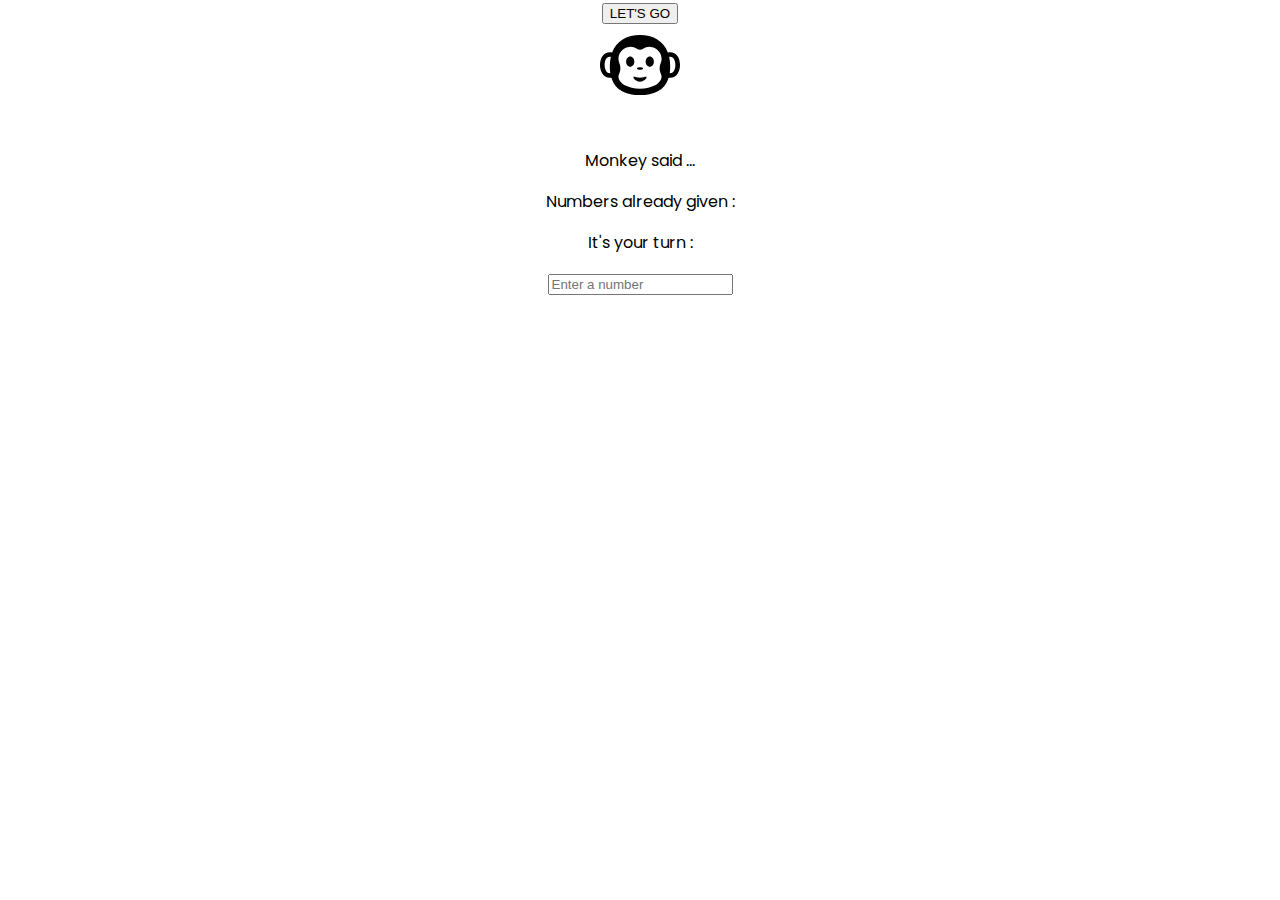
==== levelone.html @ 3fdd3903 "day1 update" ====
<!DOCTYPE html>
<html>
  <head>
    <link rel="stylesheet" href="./css/levelone.css" />
    <script type="module" src="./index.js"></script>
  </head>
  <body>
    <div>
      <button id="gogo">LET'S GO</button>
    </div>
    <div>
      <img src="./css/img/noun_monkey_3063330.svg" />
      <p>Monkey said ...</p>
      <p id="reponse"></p>
    </div>

    <div>
      <p id="array">Numbers already given :</p>
    </div>

    <div >
      <section id="response">
        <p>It's your turn :</p>
        <input type="number" id="input" placeholder="Enter a number" />
      </section>
    </div>
  </body>
</html>
---- css/levelone.css ----
/* level one */
@import url("https://fonts.googleapis.com/css2?family=Alex+Brush&display=swap");
@import url("https://fonts.googleapis.com/css2?family=Abril+Fatface&display=swap");
@import url("https://fonts.googleapis.com/css2?family=Poppins:ital,wght@0,100;0,200;0,300;0,400;0,500;0,600;0,700;0,800;0,900;1,100;1,200;1,300;1,400;1,500;1,600;1,700;1,800;1,900&display=swap");

body {
  background-color: rgb(255, 255, 255);
  text-align: center;
  padding: 0;
  margin: 0;
  box-sizing: border-box;
  font-family: "poppins";
}

img {
    width: 80px;
  }

.response{
    margin: 30px;
}

.response input{
    border: solid 1px;
    height: 20px;
}

#go{
    width: 40px;
    margin: 30px;
    border: solid 1px;
}
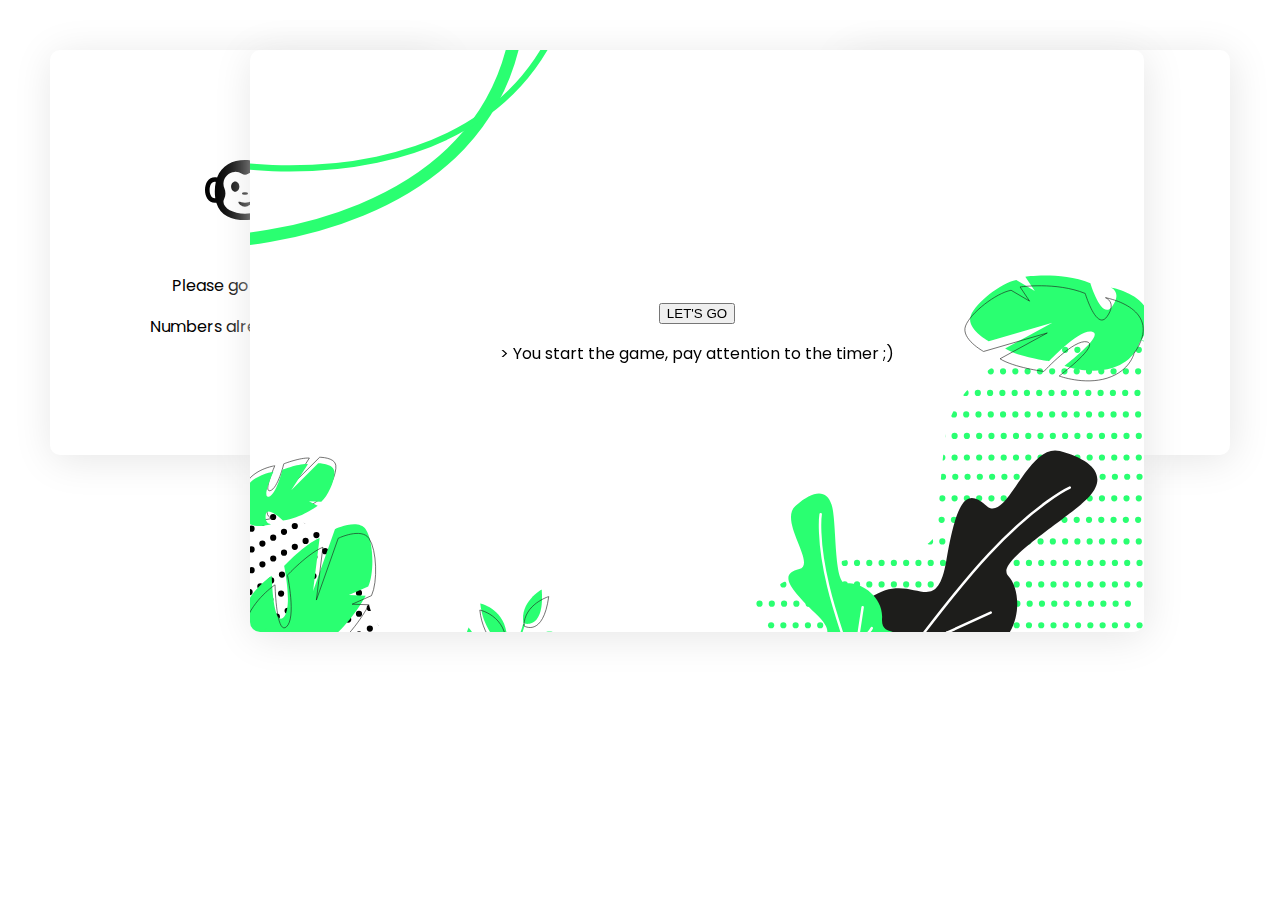
==== commit 0a15b27f: "update mer" ====
--- a/levelone.html
+++ b/levelone.html
@@ -4,25 +4,49 @@
     <link rel="stylesheet" href="./css/levelone.css" />
     <script type="module" src="./index.js"></script>
   </head>
-  <body>
-    <div>
-      <button id="gogo">LET'S GO</button>
-    </div>
-    <div>
-      <img src="./css/img/noun_monkey_3063330.svg" />
-      <p>Monkey said ...</p>
-      <p id="reponse"></p>
-    </div>
 
-    <div>
-      <p id="array">Numbers already given :</p>
-    </div>
+  <body id="body">
+    <section id="gameover" class="gameover hidden">
+      <div>
+        <p>GAME OVER</p>
+        <p><a href="./levelone.html"> > wanna try again? yes please ! </a></p>
+        <p>
+          <a href="./index.html"
+            >> no, this game is stupid !(said the sore loser)</a
+          >
+        </p>
+      </div>
+    </section>
 
-    <div >
-      <section id="response">
-        <p>It's your turn :</p>
-        <input type="number" id="input" placeholder="Enter a number" />
-      </section>
-    </div>
+    <section id="yourturn" class="gameover">
+      <div>
+        <button id="startgame">LET'S GO</button>
+        <p>> You start the game, pay attention to the timer ;)</p>
+      </div>
+    </section>
+
+    <section id="computer">
+      <div>
+        <img src="./css/img/noun_monkey_3063330.svg" />
+        <p id="monkeyblabla">Please go ahead :)</p>
+        <p id="reponse"></p>
+      </div>
+      <div>
+        <p id="array">Numbers already given :</p>
+      </div>
+    </section>
+
+    <section id="player">
+      <div id="field">
+        <section id="response">
+          <p id="whosturn">It's your turn :</p>
+          <input id="input" type="number" placeholder="Your number 1 > 10" />
+        </section>
+      </div>
+
+      <div>
+        <p>Time left :<span id="chrono">60</span></p>
+      </div>
+    </section>
   </body>
 </html>
--- a/css/levelone.css
+++ b/css/levelone.css
@@ -3,13 +3,36 @@
 @import url("https://fonts.googleapis.com/css2?family=Abril+Fatface&display=swap");
 @import url("https://fonts.googleapis.com/css2?family=Poppins:ital,wght@0,100;0,200;0,300;0,400;0,500;0,600;0,700;0,800;0,900;1,100;1,200;1,300;1,400;1,500;1,600;1,700;1,800;1,900&display=swap");
 
+/*html{
+  background-image: url("./img/fondforet.svg");
+  background-repeat: no-repeat;
+  background-size: cover;
+}*/
+
 body {
+  
   background-color: rgb(255, 255, 255);
   text-align: center;
-  padding: 0;
-  margin: 0;
   box-sizing: border-box;
   font-family: "poppins";
+  display: flex;
+  flex-flow: row wrap;
+  justify-content: space-between;
+  align-content: center;
+  margin: 50px;
+}
+
+
+#computer {
+  box-shadow: 2px 5px 40px  rgb(230, 230, 230);
+  padding: 100px;
+  border-radius: 10px;
+}
+
+#player{
+  box-shadow: 2px 5px 40px  rgb(230, 230, 230);
+  padding: 100px;
+  border-radius: 10px;
 }
 
 img {
@@ -29,4 +52,23 @@
     width: 40px;
     margin: 30px;
     border: solid 1px;
+}
+
+.gameover {
+  z-index: 3;
+  position: fixed;
+  margin-left: 200px;
+  background-color: rgb(255, 255, 255);
+  box-shadow: 2px 5px 40px  rgb(230, 230, 230);
+  padding: 250px;
+  border-radius: 10px;
+}
+
+.hidden{
+  visibility: hidden;}
+
+#yourturn{
+  background-image: url("./img/fondforet.svg");
+  background-repeat: no-repeat;
+  background-size: cover;
 }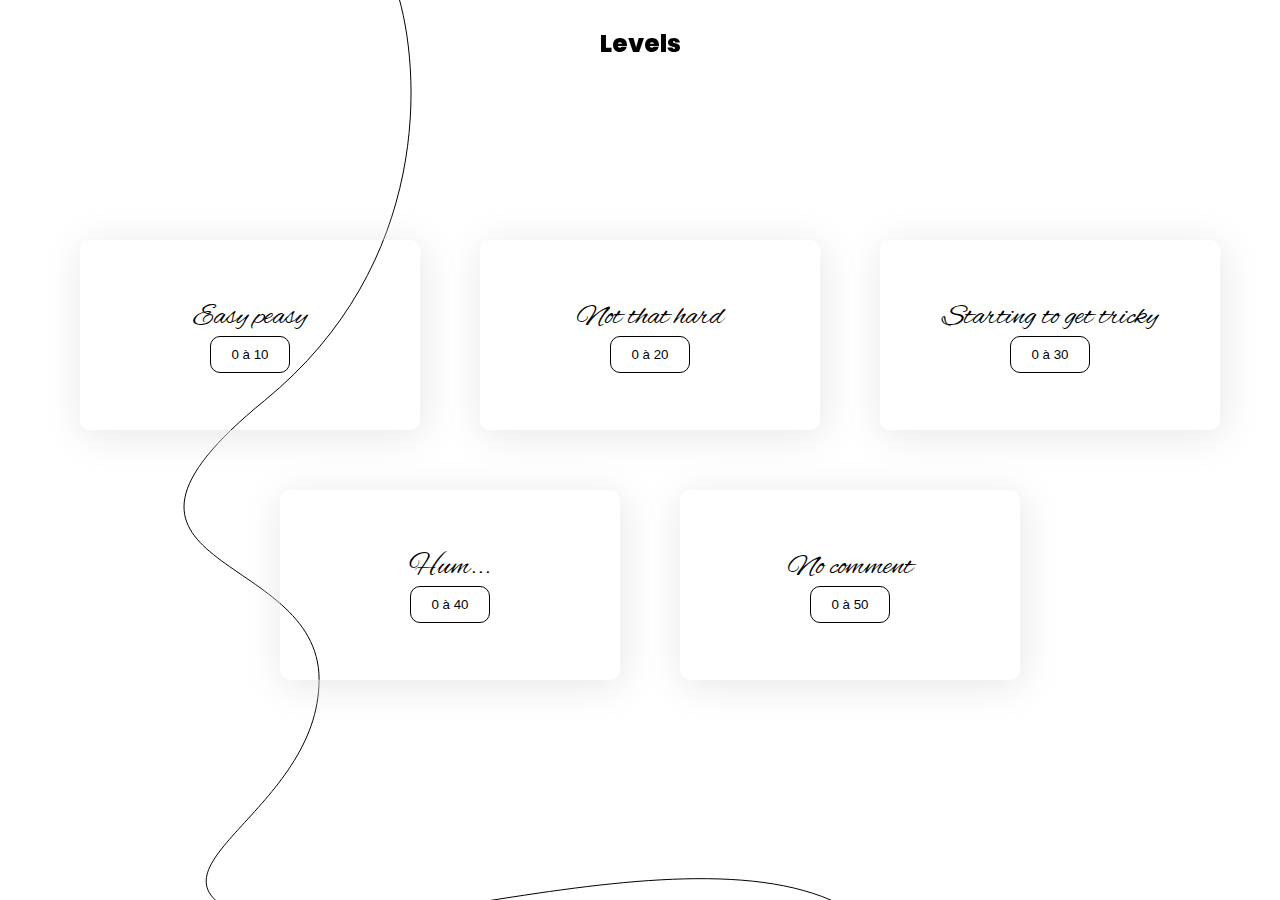
==== commit 754b04f8: "new update" ====
--- a/levelone.html
+++ b/levelone.html
@@ -18,21 +18,53 @@
       </div>
     </section>
 
-    <section id="yourturn" class="gameover">
+    <div id="niveau">
+      <p>Levels</p>
+    </div>
+    
+    <section id="yourturn">
+      <div class="boxes one">
+        <p>Easy peasy</p>
+        <button id="10" class="startgame">0 à 10</button>
+      </div>
+
+      <div class="boxes two">
+        <p>Not that hard</p>
+        <button id="20" class="startgame">0 à 20</button>
+      </div>
+
+      <div class="boxes three">
+        <p>Starting to get tricky</p>
+        <button id="30" class="startgame">0 à 30</button>
+      </div>
+
+      <div class="boxes">
+        <p>Hum...</p>
+        <button id="40" class="startgame">0 à 40</button>
+      </div>
+
+      <div class="boxes">
+        <p>No comment</p>
+        <button id="50" class="startgame">0 à 50</button>
+      </div>
+    </section>
+
+    <section id="win" class="gameover hidden">
       <div>
-        <button id="startgame">LET'S GO</button>
-        <p>> You start the game, pay attention to the timer ;)</p>
+        <p>YOU WON<br />> Next level ?</p>
+        <button>> Yes</button>
+        <button>> No</button>
       </div>
     </section>
 
     <section id="computer">
       <div>
-        <img src="./css/img/noun_monkey_3063330.svg" />
+        <!--<img src="./css/img/noun_monkey_3063330.svg" />-->
         <p id="monkeyblabla">Please go ahead :)</p>
         <p id="reponse"></p>
       </div>
       <div>
-        <p id="array">Numbers already given :</p>
+        <p id="array" class="hidden">Numbers already given :</p>
       </div>
     </section>
 
@@ -40,13 +72,16 @@
       <div id="field">
         <section id="response">
           <p id="whosturn">It's your turn :</p>
-          <input id="input" type="number" placeholder="Your number 1 > 10" />
+          <input id="input" type="number" placeholder="" />
+          <p id="warning" class="hidden">
+            Wrong input ! Chose a number between 1 and 10
+          </p>
         </section>
       </div>
+    </section>
 
-      <div>
-        <p>Time left :<span id="chrono">60</span></p>
-      </div>
-    </section>
+    <div id="timer">
+      <p>Time left :<span id="chrono">60</span></p>
+    </div>
   </body>
 </html>
--- a/css/levelone.css
+++ b/css/levelone.css
@@ -10,7 +10,9 @@
 }*/
 
 body {
-  
+  background-image: url("./img/Jungle.jpg");
+  background-repeat: no-repeat;
+  background-size: 100%;
   background-color: rgb(255, 255, 255);
   text-align: center;
   box-sizing: border-box;
@@ -19,12 +21,14 @@
   flex-flow: row wrap;
   justify-content: space-between;
   align-content: center;
-  margin: 50px;
+  margin: 0;
+
 }
 
 
 #computer {
   box-shadow: 2px 5px 40px  rgb(230, 230, 230);
+  background-color: white;
   padding: 100px;
   border-radius: 10px;
 }
@@ -33,6 +37,7 @@
   box-shadow: 2px 5px 40px  rgb(230, 230, 230);
   padding: 100px;
   border-radius: 10px;
+  background-color: white;
 }
 
 img {
@@ -57,18 +62,115 @@
 .gameover {
   z-index: 3;
   position: fixed;
-  margin-left: 200px;
+  top: 50%;
+  left: 50%;
+  transform: translate(-50%, -50%);
   background-color: rgb(255, 255, 255);
-  box-shadow: 2px 5px 40px  rgb(230, 230, 230);
+  box-shadow: 2px 5px 40px  #daf7da;
   padding: 250px;
   border-radius: 10px;
 }
 
 .hidden{
-  visibility: hidden;}
+  visibility: hidden;
+  opacity: 0;
+  transition: visibility 0s 1s, opacity 0.5s linear;
+}
 
 #yourturn{
-  background-image: url("./img/fondforet.svg");
+  z-index: 5;
+  width: 100vw;
+  height: 100vh;
+  background-color: white;
+  position: fixed;
+  margin: -10px;
+  display: flex;
+  flex-flow: row wrap;  
+  justify-content: center;
+  align-content: center;
+  padding: 20px;
+  background-image: url("./img/Vector.svg");
   background-repeat: no-repeat;
-  background-size: cover;
+
+}
+
+
+
+/* ------------------------------- LEVELS ----------------------- */
+
+#levels{
+  height: 100vh;
+}
+
+#levels a{
+  color: black;
+}
+
+#levels a:visited{
+  color: black;
+}
+
+#levels a:hover{
+  color: rgb(42, 255, 113);
+}
+
+.plus{
+font-size: 30px;
+text-align: start;
+padding-left: 40px;
+padding-top: 20px;
+}
+
+.boxes{
+  background-image: none;
+  padding: 20px;
+  box-shadow: 2px 5px 40px  rgb(230, 230, 230);
+  width: 300px;
+  height: 150px;
+  margin: 30px;
+  border-radius: 10px; 
+  display: flex;
+  flex-flow: column wrap;
+  justify-content: center;
+  align-items: center;
+}
+
+
+.boxes p {
+  font-family: "Alex Brush";
+  font-size: 30px;
+  margin: 0;
+}
+
+#timer {
+  position: fixed;
+  right: 30px;
+  transform: rotate(-4deg);
+  background-color: white;
+  top: 30px;
+  border-radius: 10px;
+  width: 200px;
+}
+
+.startgame{
+  padding: 10px 20px;
+  background-color: white;
+  border-radius: 10px;
+  border: solid black 0.5px;
+  width: fit-content;
+}
+
+.startgame:hover{
+  background-color: black;
+  color: white;
+}
+
+#niveau{
+  z-index: 7;
+  font-size: 25px;
+  font-weight: 800;
+  width: 100vw;
+  height: fit-content;
+  text-align: center;
+  margin: 0 auto;
 }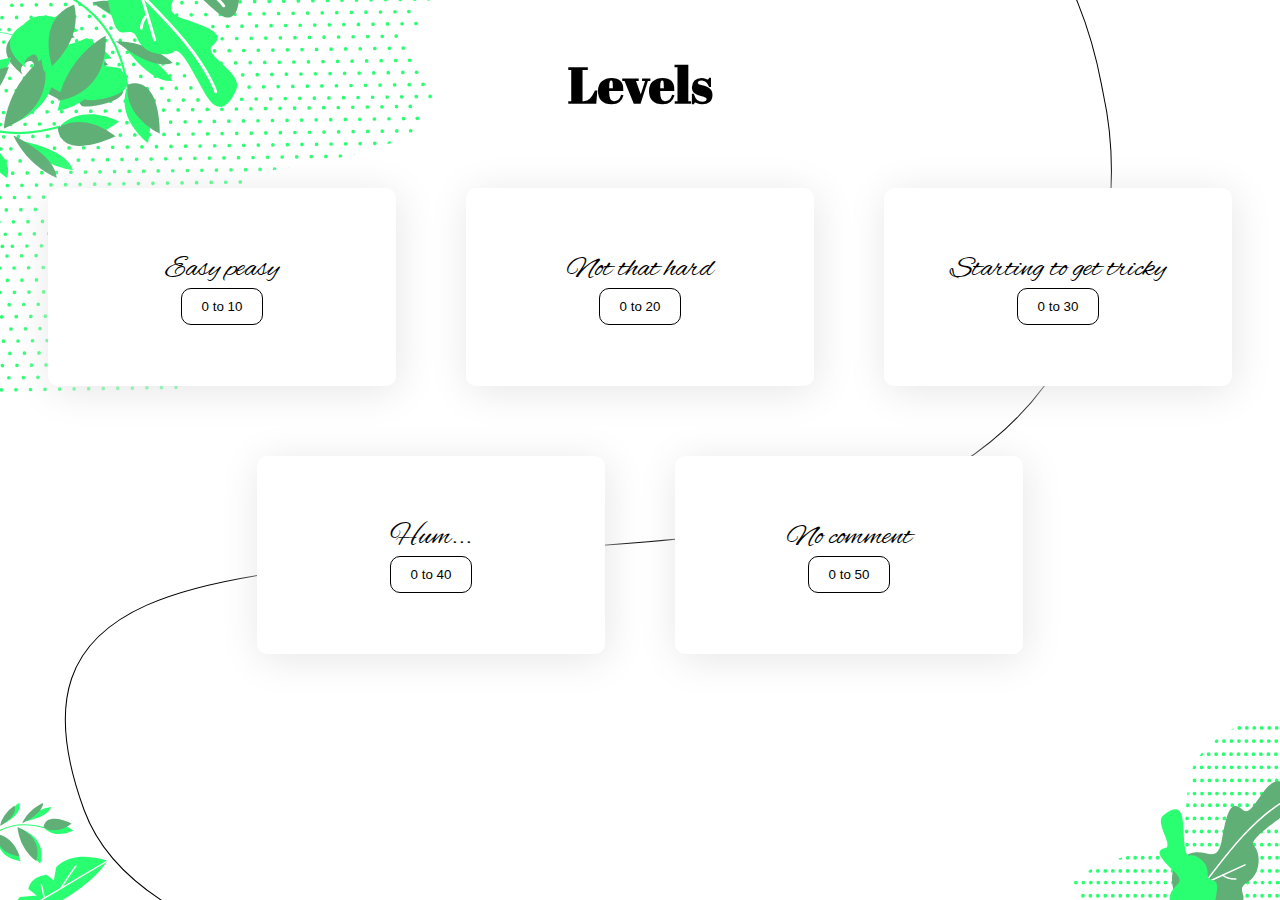
==== commit 6187dbd7: "update" ====
--- a/levelone.html
+++ b/levelone.html
@@ -6,48 +6,55 @@
   </head>
 
   <body id="body">
+    <!--______________________GAME OVER_____________________-->
+
     <section id="gameover" class="gameover hidden">
       <div>
         <p>GAME OVER</p>
         <p><a href="./levelone.html"> > wanna try again? yes please ! </a></p>
         <p>
-          <a href="./index.html"
-            >> no, this game is stupid !(said the sore loser)</a
+          <a href="./index.html">
+            > no, this game is stupid !(said the sore loser)</a
           >
         </p>
       </div>
     </section>
 
-    <div id="niveau">
-      <p>Levels</p>
-    </div>
-    
+    <!--______________________LEVELS_____________________-->
+
     <section id="yourturn">
-      <div class="boxes one">
-        <p>Easy peasy</p>
-        <button id="10" class="startgame">0 à 10</button>
+      <div id="niveau">
+        <p>Levels</p>
       </div>
+      <section id="interne">
+        <div class="boxes one">
+          <p>Easy peasy</p>
+          <button id="10" class="startgame">0 to 10</button>
+        </div>
 
-      <div class="boxes two">
-        <p>Not that hard</p>
-        <button id="20" class="startgame">0 à 20</button>
-      </div>
+        <div class="boxes two">
+          <p>Not that hard</p>
+          <button id="20" class="startgame">0 to 20</button>
+        </div>
 
-      <div class="boxes three">
-        <p>Starting to get tricky</p>
-        <button id="30" class="startgame">0 à 30</button>
-      </div>
+        <div class="boxes three">
+          <p>Starting to get tricky</p>
+          <button id="30" class="startgame">0 to 30</button>
+        </div>
 
-      <div class="boxes">
-        <p>Hum...</p>
-        <button id="40" class="startgame">0 à 40</button>
-      </div>
+        <div class="boxes for">
+          <p>Hum...</p>
+          <button id="40" class="startgame">0 to 40</button>
+        </div>
 
-      <div class="boxes">
-        <p>No comment</p>
-        <button id="50" class="startgame">0 à 50</button>
-      </div>
+        <div class="boxes five">
+          <p>No comment</p>
+          <button id="50" class="startgame">0 to 50</button>
+        </div>
+      </section>
     </section>
+
+    <!--______________________WIN_____________________-->
 
     <section id="win" class="gameover hidden">
       <div>
@@ -57,28 +64,30 @@
       </div>
     </section>
 
-    <section id="computer">
-      <div>
-        <!--<img src="./css/img/noun_monkey_3063330.svg" />-->
-        <p id="monkeyblabla">Please go ahead :)</p>
-        <p id="reponse"></p>
-      </div>
-      <div>
-        <p id="array" class="hidden">Numbers already given :</p>
-      </div>
-    </section>
+    <!--______________________GAME_____________________-->
+    <div id="jeu">
+      <section id="computer">
+        <div>
+          <p id="monkeyblabla">Please go ahead :)</p>
+          <p id="reponse"></p>
+        </div>
+        <div>
+          <p id="array" class="hidden">Numbers already given :</p>
+        </div>
+      </section>
 
-    <section id="player">
-      <div id="field">
-        <section id="response">
-          <p id="whosturn">It's your turn :</p>
-          <input id="input" type="number" placeholder="" />
-          <p id="warning" class="hidden">
-            Wrong input ! Chose a number between 1 and 10
-          </p>
-        </section>
-      </div>
-    </section>
+      <section id="player">
+        <div id="field">
+          <section id="response">
+            <p id="whosturn">It's your turn :</p>
+            <input id="input" type="number" placeholder="" />
+            <p id="warning" class="hidden">
+              Wrong input ! Chose a number between 1 and 10
+            </p>
+          </section>
+        </div>
+      </section>
+    </div>
 
     <div id="timer">
       <p>Time left :<span id="chrono">60</span></p>
--- a/css/levelone.css
+++ b/css/levelone.css
@@ -3,17 +3,13 @@
 @import url("https://fonts.googleapis.com/css2?family=Abril+Fatface&display=swap");
 @import url("https://fonts.googleapis.com/css2?family=Poppins:ital,wght@0,100;0,200;0,300;0,400;0,500;0,600;0,700;0,800;0,900;1,100;1,200;1,300;1,400;1,500;1,600;1,700;1,800;1,900&display=swap");
 
-/*html{
-  background-image: url("./img/fondforet.svg");
-  background-repeat: no-repeat;
-  background-size: cover;
-}*/
 
 body {
-  background-image: url("./img/Jungle.jpg");
+  background-image: url("./img/bgauchelevel.svg"), url("./img/bdlevel.svg"), url("./img/hglevel.svg"), url("./img/fondlevel.svg");
   background-repeat: no-repeat;
-  background-size: 100%;
-  background-color: rgb(255, 255, 255);
+  background-size: 30%,40%,40%,100%;
+  background-position: left -30px bottom -10px, right bottom -10px, top left,center;
+  min-height: 100vh;
   text-align: center;
   box-sizing: border-box;
   font-family: "poppins";
@@ -22,27 +18,9 @@
   justify-content: space-between;
   align-content: center;
   margin: 0;
-
 }
 
 
-#computer {
-  box-shadow: 2px 5px 40px  rgb(230, 230, 230);
-  background-color: white;
-  padding: 100px;
-  border-radius: 10px;
-}
-
-#player{
-  box-shadow: 2px 5px 40px  rgb(230, 230, 230);
-  padding: 100px;
-  border-radius: 10px;
-  background-color: white;
-}
-
-img {
-    width: 80px;
-  }
 
 .response{
     margin: 30px;
@@ -62,8 +40,7 @@
 .gameover {
   z-index: 3;
   position: fixed;
-  top: 50%;
-  left: 50%;
+  
   transform: translate(-50%, -50%);
   background-color: rgb(255, 255, 255);
   box-shadow: 2px 5px 40px  #daf7da;
@@ -79,62 +56,46 @@
 
 #yourturn{
   z-index: 5;
-  width: 100vw;
-  height: 100vh;
+  width: 100%;
+  min-height: 100%;
   background-color: white;
-  position: fixed;
-  margin: -10px;
+  position: absolute;
+  background-image: url("./img/Vector.svg"), url("./img/basdroite.svg"), url("./img/hautgauche.svg"), url("./img/basgauche.svg") ;
+  background-size: 90%, 20vw, 40vw, 10vw; 
+  background-repeat: no-repeat;
+  background-position: center, right -50px bottom -50px, left -80px top -80px, left -20px bottom -30px;
+}
+
+#interne{
   display: flex;
   flex-flow: row wrap;  
   justify-content: center;
-  align-content: center;
-  padding: 20px;
-  background-image: url("./img/Vector.svg");
-  background-repeat: no-repeat;
-
+  margin: 20px;
+  gap: 30px;
+  min-height: 500px;
 }
-
 
 
 /* ------------------------------- LEVELS ----------------------- */
 
-#levels{
-  height: 100vh;
-}
-
-#levels a{
-  color: black;
-}
-
-#levels a:visited{
-  color: black;
-}
-
-#levels a:hover{
-  color: rgb(42, 255, 113);
-}
-
-.plus{
-font-size: 30px;
-text-align: start;
-padding-left: 40px;
-padding-top: 20px;
-}
-
 .boxes{
-  background-image: none;
+  background-color: white;
   padding: 20px;
   box-shadow: 2px 5px 40px  rgb(230, 230, 230);
   width: 300px;
   height: 150px;
-  margin: 30px;
+  margin:  20px ;
   border-radius: 10px; 
   display: flex;
   flex-flow: column wrap;
   justify-content: center;
   align-items: center;
+  border: solid 4px #ffffff;
 }
 
+.boxes:hover{
+  border: solid 4px #2aff71;
+}
 
 .boxes p {
   font-family: "Alex Brush";
@@ -144,12 +105,13 @@
 
 #timer {
   position: fixed;
-  right: 30px;
+  right: 40px;
   transform: rotate(-4deg);
   background-color: white;
-  top: 30px;
+  top: 40px;
   border-radius: 10px;
   width: 200px;
+  box-shadow: 2px 5px 40px  rgb(230, 230, 230)
 }
 
 .startgame{
@@ -166,11 +128,52 @@
 }
 
 #niveau{
-  z-index: 7;
-  font-size: 25px;
+  font-size: 50px;
+  font-family: "Abril Fatface";
   font-weight: 800;
   width: 100vw;
   height: fit-content;
   text-align: center;
+  margin-top: 50px;
+  margin-bottom: 50px;
+}
+#niveau p{
+  padding: 0;
+  margin: 0;
+}
+
+#jeu{
+  display: flex;
+  flex-flow: row wrap;
+  justify-content: center;
+  align-content: center;
   margin: 0 auto;
+ 
+}
+
+
+#computer{
+  box-shadow: 2px 5px 40px  rgb(230, 230, 230);
+  background-color: white;
+  margin-right: 50px;
+  width: 300px;
+  height: 300px;
+  border-radius: 10px;
+
+
+/*
+  text-align: center;
+  vertical-align: middle;
+  line-height: 288px; cool*/
+}
+
+#player{
+  padding-top: 80px;
+  box-shadow: 2px 5px 40px  rgb(230, 230, 230);
+  background-color: white;
+  margin-left: 50px;
+  width: 300px;
+  height: 220px;
+  border-radius: 10px;
+  text-align: center;
 }